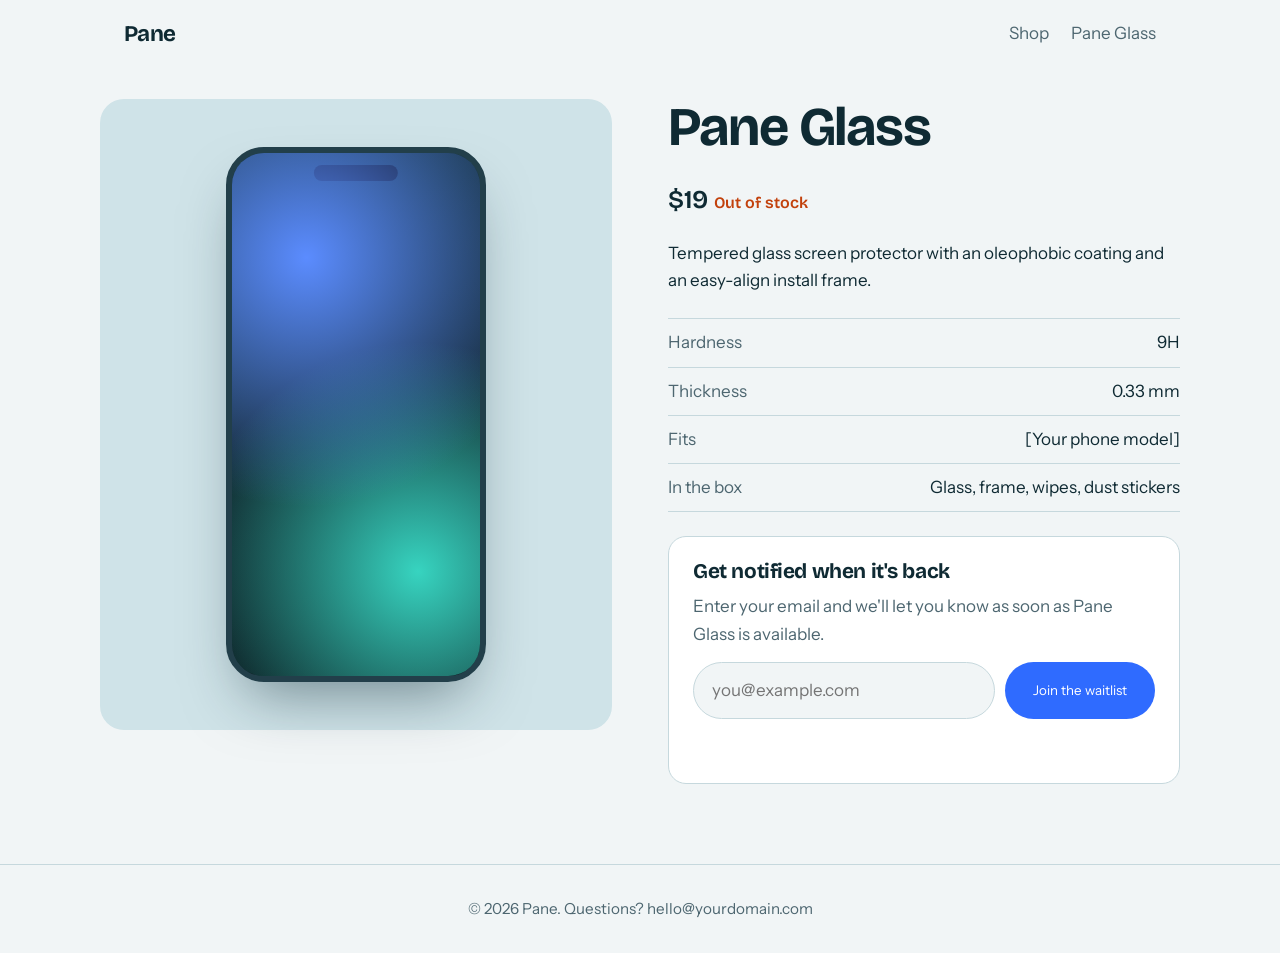
==== product.html @ 237518c2 "Add files via upload" ====
<!doctype html><html lang="en"><head><meta charset="utf-8"><meta name="viewport" content="width=device-width,initial-scale=1"><link rel="preconnect" href="https://fonts.googleapis.com"><link rel="preconnect" href="https://fonts.gstatic.com" crossorigin><link href="https://fonts.googleapis.com/css2?family=Bricolage+Grotesque:opsz,wght@12..96,500;12..96,700&family=Instrument+Sans:wght@400;600&display=swap" rel="stylesheet"><link rel="stylesheet" href="style.css"><title>Pane Glass | Pane</title></head><body><header class="nav"><a class="logo" href="index.html">Pane</a><nav><a href="shop.html">Shop</a><a href="product.html">Pane Glass</a></nav></header>
<main class="wrap pdp"><div class="stage"><div class="phone"><div class="wall"></div><div class="pane"></div></div></div>
<div><h1 style="font-size:clamp(2.2rem,5vw,3.4rem)">Pane Glass</h1><p class="price">$19 <span class="stock" style="font-size:1rem;font-family:inherit">Out of stock</span></p>
<p>Tempered glass screen protector with an oleophobic coating and an easy-align install frame.</p>
<ul class="specs"><li><span>Hardness</span>9H</li><li><span>Thickness</span>0.33 mm</li><li><span>Fits</span>[Your phone model]</li><li><span>In the box</span>Glass, frame, wipes, dust stickers</li></ul>
<div class="waitlist"><h3>Get notified when it's back</h3><p>Enter your email and we'll let you know as soon as Pane Glass is available.</p><form class="wl" data-product="Pane Glass" novalidate><div class="row"><input type="email" name="email" placeholder="you@example.com" aria-label="Email address" required><button class="btn" type="submit">Join the waitlist</button></div><p class="msg" role="status"></p></form></div></div></main><footer>&copy; 2026 Pane. Questions? hello@yourdomain.com</footer><script src="app.js"></script></body></html>
---- style.css ----
:root{--bg:#f1f5f6;--ink:#0f2a33;--mute:#4d6670;--glass:#cfe3e8;--line:#c6d8dd;--accent:#2f6bff;--accent-ink:#fff;--card:#fff}
@media (prefers-color-scheme:dark){:root{--bg:#0c1a20;--ink:#e8f2f4;--mute:#93aeb6;--glass:#1b3640;--line:#25414b;--accent:#6f9bff;--accent-ink:#0c1a20;--card:#12262e}}
*{box-sizing:border-box}html{scroll-behavior:smooth}
body{margin:0;background:var(--bg);color:var(--ink);font:17px/1.6 "Instrument Sans",system-ui,sans-serif}
h1,h2,h3{font-family:"Bricolage Grotesque","Instrument Sans",sans-serif;line-height:1.05;margin:0 0 .5em;letter-spacing:-.02em}
h1{font-size:clamp(2.6rem,7vw,5rem)}h2{font-size:clamp(1.8rem,4vw,2.6rem)}
a{color:inherit}.wrap{max-width:1080px;margin:0 auto;padding:0 24px}
:focus-visible{outline:3px solid var(--accent);outline-offset:3px}
header.nav{display:flex;justify-content:space-between;align-items:center;padding:20px 24px;max-width:1080px;margin:0 auto}
.logo{font:700 1.4rem "Bricolage Grotesque",sans-serif;text-decoration:none;letter-spacing:-.03em}
.nav nav a{margin-left:22px;text-decoration:none;color:var(--mute)}.nav nav a:hover{color:var(--ink)}
.btn{display:inline-block;background:var(--accent);color:var(--accent-ink);border:0;border-radius:999px;padding:14px 28px;font:600 1rem inherit;font-family:inherit;text-decoration:none;cursor:pointer}
.btn.ghost{background:transparent;color:var(--ink);border:1.5px solid var(--ink)}
.hero{display:grid;grid-template-columns:1.1fr .9fr;gap:40px;align-items:center;padding:48px 0 80px}
.hero p{font-size:1.2rem;color:var(--mute);max-width:34ch}
.hero .btn{margin:8px 12px 8px 0}
.phone{position:relative;width:min(100%,260px);aspect-ratio:9/18.5;margin:0 auto;border-radius:38px;background:linear-gradient(160deg,#16333d,#0a161b);border:6px solid #223f4a;overflow:hidden;box-shadow:0 30px 60px -20px rgba(15,42,51,.5)}
.phone::before{content:"";position:absolute;top:12px;left:50%;width:34%;height:16px;transform:translateX(-50%);background:#000;border-radius:99px}
.phone .wall{position:absolute;inset:0;background:radial-gradient(circle at 30% 20%,#5b8cff,transparent 55%),radial-gradient(circle at 75% 80%,#37d4c0,transparent 50%)}
.phone .pane{position:absolute;inset:0;background:linear-gradient(115deg,transparent 35%,rgba(255,255,255,.55) 48%,transparent 60%);transform:translateX(-120%);animation:sheen 1.8s .4s ease-out forwards}
.phone.sm{width:100%;border-width:4px;border-radius:26px}.phone.sm::before{height:10px;top:8px}
@keyframes sheen{to{transform:translateX(120%)}}
@media (prefers-reduced-motion:reduce){.phone .pane{animation:none;transform:translateX(10%)}}
.facts{display:grid;grid-template-columns:repeat(3,1fr);gap:32px;padding:56px 0;border-top:1px solid var(--line)}
.facts h3{font-size:1.3rem}.facts p{color:var(--mute);margin:0}
.band{background:var(--glass);padding:72px 0}
.band .wrap{display:grid;grid-template-columns:1fr 1fr;gap:40px;align-items:center}
.grid{display:grid;grid-template-columns:repeat(auto-fill,minmax(240px,300px));gap:28px;padding:24px 0 80px}
.card{display:block;text-decoration:none;background:var(--card);border:1px solid var(--line);border-radius:18px;padding:20px}
.card .thumb{background:var(--glass);border-radius:12px;padding:24px 40px;margin-bottom:16px}
.card h3{font-size:1.2rem;margin:0}.card .meta{display:flex;justify-content:space-between;color:var(--mute);margin-top:6px}
.tag{font-size:.85rem;background:var(--glass);border-radius:99px;padding:2px 12px;color:var(--ink)}
.pdp{display:grid;grid-template-columns:1fr 1fr;gap:56px;padding:32px 0 80px;align-items:start}
.pdp .stage{background:var(--glass);border-radius:24px;padding:48px}
.price{font:600 1.6rem "Bricolage Grotesque",sans-serif}.stock{color:#c2410c;font-weight:600}
@media (prefers-color-scheme:dark){.stock{color:#fdba74}}
.specs{padding:0;list-style:none;border-top:1px solid var(--line);margin:24px 0}
.specs li{padding:10px 0;border-bottom:1px solid var(--line);display:flex;justify-content:space-between;gap:16px}
.specs span{color:var(--mute)}
.waitlist{background:var(--card);border:1px solid var(--line);border-radius:18px;padding:24px}
.waitlist h3{font-size:1.3rem}.waitlist p{color:var(--mute);margin:0 0 14px}
.row{display:flex;gap:10px;flex-wrap:wrap}
.row input{flex:1 1 220px;padding:14px 18px;border-radius:999px;border:1.5px solid var(--line);background:var(--bg);color:var(--ink);font:inherit}
.msg{margin:12px 0 0;min-height:1.5em;font-weight:600}.msg.err{color:#c2410c}
footer{border-top:1px solid var(--line);padding:32px 24px;text-align:center;color:var(--mute);font-size:.95rem}
@media(max-width:760px){.hero,.band .wrap,.pdp,.facts{grid-template-columns:1fr}.hero{padding-top:16px}.pdp .stage{padding:32px 64px}}
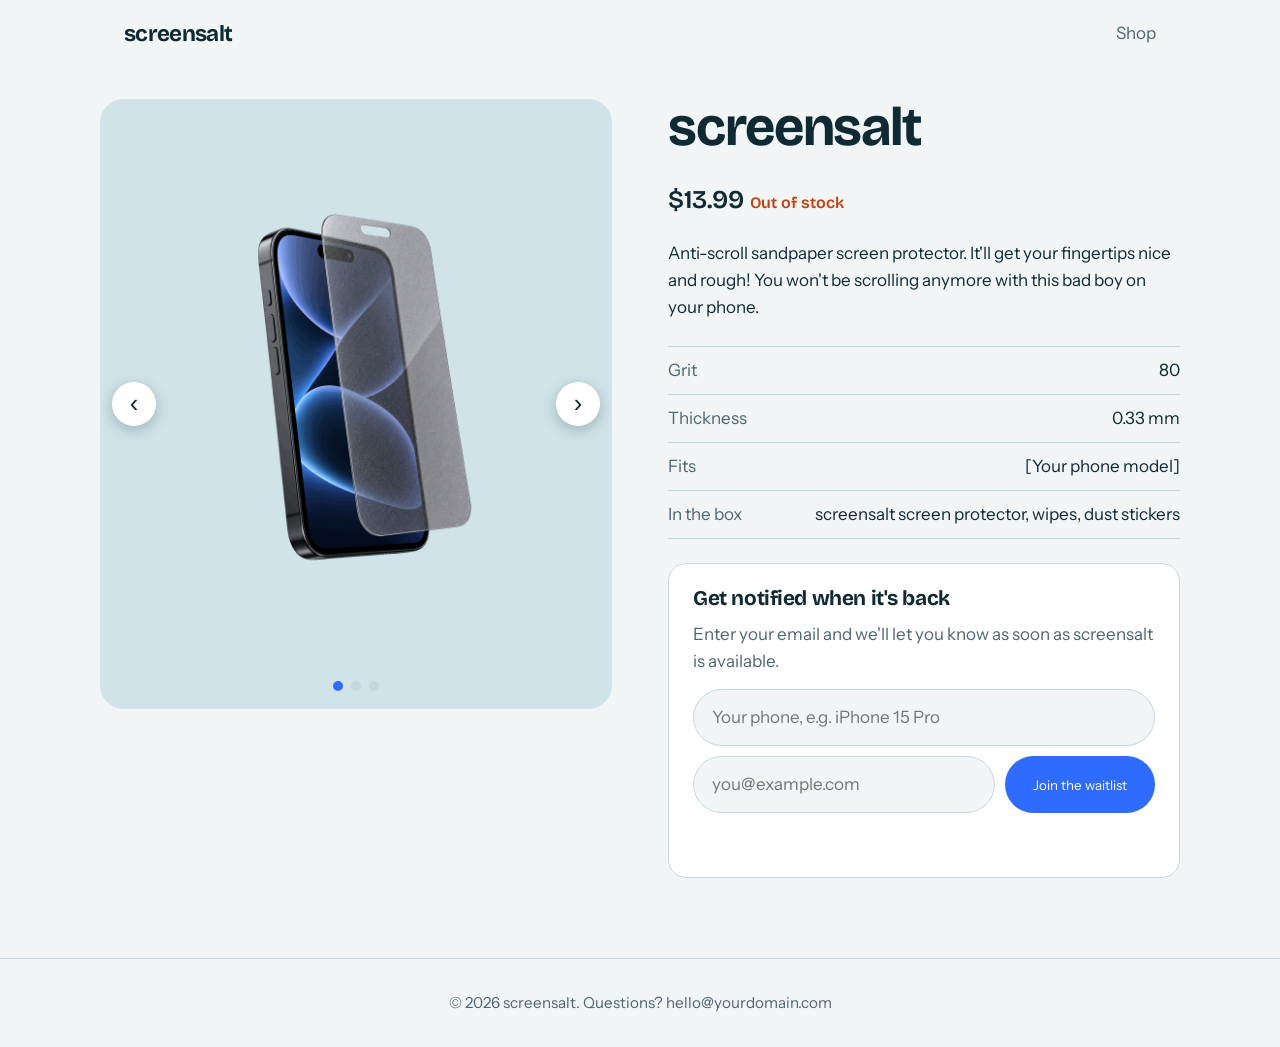
==== commit dfec4580: "added images" ====
--- a/product.html
+++ b/product.html
@@ -1,6 +1,96 @@
-<!doctype html><html lang="en"><head><meta charset="utf-8"><meta name="viewport" content="width=device-width,initial-scale=1"><link rel="preconnect" href="https://fonts.googleapis.com"><link rel="preconnect" href="https://fonts.gstatic.com" crossorigin><link href="https://fonts.googleapis.com/css2?family=Bricolage+Grotesque:opsz,wght@12..96,500;12..96,700&family=Instrument+Sans:wght@400;600&display=swap" rel="stylesheet"><link rel="stylesheet" href="style.css"><title>Pane Glass | Pane</title></head><body><header class="nav"><a class="logo" href="index.html">Pane</a><nav><a href="shop.html">Shop</a><a href="product.html">Pane Glass</a></nav></header>
-<main class="wrap pdp"><div class="stage"><div class="phone"><div class="wall"></div><div class="pane"></div></div></div>
-<div><h1 style="font-size:clamp(2.2rem,5vw,3.4rem)">Pane Glass</h1><p class="price">$19 <span class="stock" style="font-size:1rem;font-family:inherit">Out of stock</span></p>
-<p>Tempered glass screen protector with an oleophobic coating and an easy-align install frame.</p>
-<ul class="specs"><li><span>Hardness</span>9H</li><li><span>Thickness</span>0.33 mm</li><li><span>Fits</span>[Your phone model]</li><li><span>In the box</span>Glass, frame, wipes, dust stickers</li></ul>
-<div class="waitlist"><h3>Get notified when it's back</h3><p>Enter your email and we'll let you know as soon as Pane Glass is available.</p><form class="wl" data-product="Pane Glass" novalidate><div class="row"><input type="email" name="email" placeholder="you@example.com" aria-label="Email address" required><button class="btn" type="submit">Join the waitlist</button></div><p class="msg" role="status"></p></form></div></div></main><footer>&copy; 2026 Pane. Questions? hello@yourdomain.com</footer><script src="app.js"></script></body></html>
+<!doctype html>
+<html lang="en">
+  <head>
+    <meta charset="utf-8" />
+    <meta name="viewport" content="width=device-width,initial-scale=1" />
+    <link rel="preconnect" href="https://fonts.googleapis.com" />
+    <link rel="preconnect" href="https://fonts.gstatic.com" crossorigin />
+    <link
+      href="https://fonts.googleapis.com/css2?family=Bricolage+Grotesque:opsz,wght@12..96,500;12..96,700&family=Instrument+Sans:wght@400;600&display=swap"
+      rel="stylesheet"
+    />
+    <link rel="stylesheet" href="style.css" />
+    <title>screensalt | screensalt</title>
+  </head>
+  <body>
+    <header class="nav">
+      <a class="logo" href="index.html">screensalt</a>
+      <nav>
+        <a href="shop.html">Shop</a>
+      </nav>
+    </header>
+    <main class="wrap pdp">
+      <div class="stage carousel">
+        <div class="slides" tabindex="0" aria-label="Product images">
+          <div class="slide">
+            <div class="slide">
+              <img
+                src="images/screensalt_floating_iphone.png"
+                alt="screensalt screen protector on a phone"
+              />
+            </div>
+          </div>
+          <div class="slide">
+            <img
+              src="images/screensalt_basic.png"
+              alt="screensalt screen protector"
+            />
+          </div>
+          <div class="slide">
+            <img
+              src="images/screensalt_on_iphone.jpg"
+              alt="screensalt screen protector on iPhone"
+            />
+          </div>
+        </div>
+        <button class="car-btn prev" aria-label="Previous image">‹</button>
+        <button class="car-btn next" aria-label="Next image">›</button>
+        <div class="dots"></div>
+      </div>
+      <div>
+        <h1 style="font-size: clamp(2.2rem, 5vw, 3.4rem)">screensalt</h1>
+        <p class="price">
+          $13.99
+          <span class="stock" style="font-size: 1rem; font-family: inherit"
+            >Out of stock</span
+          >
+        </p>
+        <p>
+          Anti-scroll sandpaper screen protector. It'll get your fingertips nice
+          and rough! You won't be scrolling anymore with this bad boy on your
+          phone.
+        </p>
+        <ul class="specs">
+          <li><span>Grit</span>80</li>
+          <li><span>Thickness</span>0.33 mm</li>
+          <li><span>Fits</span>[Your phone model]</li>
+          <li>
+            <span>In the box</span>screensalt screen protector, wipes, dust
+            stickers
+          </li>
+        </ul>
+        <div class="waitlist">
+          <h3>Get notified when it's back</h3>
+          <p>
+            Enter your email and we'll let you know as soon as screensalt is
+            available.
+          </p>
+          <form class="wl" data-product="screensalt" novalidate>
+            <div class="row">
+              <input
+                type="email"
+                name="email"
+                placeholder="you@example.com"
+                aria-label="Email address"
+                required
+              /><button class="btn" type="submit">Join the waitlist</button>
+            </div>
+            <p class="msg" role="status"></p>
+          </form>
+        </div>
+      </div>
+    </main>
+    <footer>&copy; 2026 screensalt. Questions? hello@yourdomain.com</footer>
+    <script src="app.js"></script>
+  </body>
+</html>
--- a/style.css
+++ b/style.css
@@ -1,46 +1,427 @@
-:root{--bg:#f1f5f6;--ink:#0f2a33;--mute:#4d6670;--glass:#cfe3e8;--line:#c6d8dd;--accent:#2f6bff;--accent-ink:#fff;--card:#fff}
-@media (prefers-color-scheme:dark){:root{--bg:#0c1a20;--ink:#e8f2f4;--mute:#93aeb6;--glass:#1b3640;--line:#25414b;--accent:#6f9bff;--accent-ink:#0c1a20;--card:#12262e}}
-*{box-sizing:border-box}html{scroll-behavior:smooth}
-body{margin:0;background:var(--bg);color:var(--ink);font:17px/1.6 "Instrument Sans",system-ui,sans-serif}
-h1,h2,h3{font-family:"Bricolage Grotesque","Instrument Sans",sans-serif;line-height:1.05;margin:0 0 .5em;letter-spacing:-.02em}
-h1{font-size:clamp(2.6rem,7vw,5rem)}h2{font-size:clamp(1.8rem,4vw,2.6rem)}
-a{color:inherit}.wrap{max-width:1080px;margin:0 auto;padding:0 24px}
-:focus-visible{outline:3px solid var(--accent);outline-offset:3px}
-header.nav{display:flex;justify-content:space-between;align-items:center;padding:20px 24px;max-width:1080px;margin:0 auto}
-.logo{font:700 1.4rem "Bricolage Grotesque",sans-serif;text-decoration:none;letter-spacing:-.03em}
-.nav nav a{margin-left:22px;text-decoration:none;color:var(--mute)}.nav nav a:hover{color:var(--ink)}
-.btn{display:inline-block;background:var(--accent);color:var(--accent-ink);border:0;border-radius:999px;padding:14px 28px;font:600 1rem inherit;font-family:inherit;text-decoration:none;cursor:pointer}
-.btn.ghost{background:transparent;color:var(--ink);border:1.5px solid var(--ink)}
-.hero{display:grid;grid-template-columns:1.1fr .9fr;gap:40px;align-items:center;padding:48px 0 80px}
-.hero p{font-size:1.2rem;color:var(--mute);max-width:34ch}
-.hero .btn{margin:8px 12px 8px 0}
-.phone{position:relative;width:min(100%,260px);aspect-ratio:9/18.5;margin:0 auto;border-radius:38px;background:linear-gradient(160deg,#16333d,#0a161b);border:6px solid #223f4a;overflow:hidden;box-shadow:0 30px 60px -20px rgba(15,42,51,.5)}
-.phone::before{content:"";position:absolute;top:12px;left:50%;width:34%;height:16px;transform:translateX(-50%);background:#000;border-radius:99px}
-.phone .wall{position:absolute;inset:0;background:radial-gradient(circle at 30% 20%,#5b8cff,transparent 55%),radial-gradient(circle at 75% 80%,#37d4c0,transparent 50%)}
-.phone .pane{position:absolute;inset:0;background:linear-gradient(115deg,transparent 35%,rgba(255,255,255,.55) 48%,transparent 60%);transform:translateX(-120%);animation:sheen 1.8s .4s ease-out forwards}
-.phone.sm{width:100%;border-width:4px;border-radius:26px}.phone.sm::before{height:10px;top:8px}
-@keyframes sheen{to{transform:translateX(120%)}}
-@media (prefers-reduced-motion:reduce){.phone .pane{animation:none;transform:translateX(10%)}}
-.facts{display:grid;grid-template-columns:repeat(3,1fr);gap:32px;padding:56px 0;border-top:1px solid var(--line)}
-.facts h3{font-size:1.3rem}.facts p{color:var(--mute);margin:0}
-.band{background:var(--glass);padding:72px 0}
-.band .wrap{display:grid;grid-template-columns:1fr 1fr;gap:40px;align-items:center}
-.grid{display:grid;grid-template-columns:repeat(auto-fill,minmax(240px,300px));gap:28px;padding:24px 0 80px}
-.card{display:block;text-decoration:none;background:var(--card);border:1px solid var(--line);border-radius:18px;padding:20px}
-.card .thumb{background:var(--glass);border-radius:12px;padding:24px 40px;margin-bottom:16px}
-.card h3{font-size:1.2rem;margin:0}.card .meta{display:flex;justify-content:space-between;color:var(--mute);margin-top:6px}
-.tag{font-size:.85rem;background:var(--glass);border-radius:99px;padding:2px 12px;color:var(--ink)}
-.pdp{display:grid;grid-template-columns:1fr 1fr;gap:56px;padding:32px 0 80px;align-items:start}
-.pdp .stage{background:var(--glass);border-radius:24px;padding:48px}
-.price{font:600 1.6rem "Bricolage Grotesque",sans-serif}.stock{color:#c2410c;font-weight:600}
-@media (prefers-color-scheme:dark){.stock{color:#fdba74}}
-.specs{padding:0;list-style:none;border-top:1px solid var(--line);margin:24px 0}
-.specs li{padding:10px 0;border-bottom:1px solid var(--line);display:flex;justify-content:space-between;gap:16px}
-.specs span{color:var(--mute)}
-.waitlist{background:var(--card);border:1px solid var(--line);border-radius:18px;padding:24px}
-.waitlist h3{font-size:1.3rem}.waitlist p{color:var(--mute);margin:0 0 14px}
-.row{display:flex;gap:10px;flex-wrap:wrap}
-.row input{flex:1 1 220px;padding:14px 18px;border-radius:999px;border:1.5px solid var(--line);background:var(--bg);color:var(--ink);font:inherit}
-.msg{margin:12px 0 0;min-height:1.5em;font-weight:600}.msg.err{color:#c2410c}
-footer{border-top:1px solid var(--line);padding:32px 24px;text-align:center;color:var(--mute);font-size:.95rem}
-@media(max-width:760px){.hero,.band .wrap,.pdp,.facts{grid-template-columns:1fr}.hero{padding-top:16px}.pdp .stage{padding:32px 64px}}
+:root {
+  --bg: #f1f5f6;
+  --ink: #0f2a33;
+  --mute: #4d6670;
+  --glass: #cfe3e8;
+  --line: #c6d8dd;
+  --accent: #2f6bff;
+  --accent-ink: #fff;
+  --card: #fff;
+}
+@media (prefers-color-scheme: dark) {
+  :root {
+    --bg: #0c1a20;
+    --ink: #e8f2f4;
+    --mute: #93aeb6;
+    --glass: #1b3640;
+    --line: #25414b;
+    --accent: #6f9bff;
+    --accent-ink: #0c1a20;
+    --card: #12262e;
+  }
+}
+* {
+  box-sizing: border-box;
+}
+html {
+  scroll-behavior: smooth;
+}
+body {
+  margin: 0;
+  background: var(--bg);
+  color: var(--ink);
+  font:
+    17px/1.6 "Instrument Sans",
+    system-ui,
+    sans-serif;
+}
+h1,
+h2,
+h3 {
+  font-family: "Bricolage Grotesque", "Instrument Sans", sans-serif;
+  line-height: 1.05;
+  margin: 0 0 0.5em;
+  letter-spacing: -0.02em;
+}
+h1 {
+  font-size: clamp(2.6rem, 7vw, 5rem);
+}
+h2 {
+  font-size: clamp(1.8rem, 4vw, 2.6rem);
+}
+a {
+  color: inherit;
+}
+.wrap {
+  max-width: 1080px;
+  margin: 0 auto;
+  padding: 0 24px;
+}
+:focus-visible {
+  outline: 3px solid var(--accent);
+  outline-offset: 3px;
+}
+header.nav {
+  display: flex;
+  justify-content: space-between;
+  align-items: center;
+  padding: 20px 24px;
+  max-width: 1080px;
+  margin: 0 auto;
+}
+.logo {
+  font:
+    700 1.4rem "Bricolage Grotesque",
+    sans-serif;
+  text-decoration: none;
+  letter-spacing: -0.03em;
+}
+.nav nav a {
+  margin-left: 22px;
+  text-decoration: none;
+  color: var(--mute);
+}
+.nav nav a:hover {
+  color: var(--ink);
+}
+.btn {
+  display: inline-block;
+  background: var(--accent);
+  color: var(--accent-ink);
+  border: 0;
+  border-radius: 999px;
+  padding: 14px 28px;
+  font: 600 1rem inherit;
+  font-family: inherit;
+  text-decoration: none;
+  cursor: pointer;
+}
+.btn.ghost {
+  background: transparent;
+  color: var(--ink);
+  border: 1.5px solid var(--ink);
+}
+.hero {
+  display: grid;
+  grid-template-columns: 1.1fr 0.9fr;
+  gap: 40px;
+  align-items: center;
+  padding: 48px 0 80px;
+}
+.hero p {
+  font-size: 1.2rem;
+  color: var(--mute);
+  max-width: 34ch;
+}
+.hero .btn {
+  margin: 8px 12px 8px 0;
+}
+
+.phone.sm {
+  width: 100%;
+  border-width: 4px;
+  border-radius: 26px;
+}
+.phone.sm::before {
+  height: 10px;
+  top: 8px;
+}
+
+.facts {
+  display: grid;
+  grid-template-columns: repeat(3, 1fr);
+  gap: 32px;
+  padding: 56px 0;
+  border-top: 1px solid var(--line);
+}
+.facts h3 {
+  font-size: 1.3rem;
+}
+.facts p {
+  color: var(--mute);
+  margin: 0;
+}
+.band {
+  background: var(--glass);
+  padding: 72px 0;
+}
+.band .wrap {
+  display: grid;
+  grid-template-columns: 1fr 1fr;
+  gap: 40px;
+  align-items: center;
+}
+.grid {
+  display: grid;
+  grid-template-columns: repeat(auto-fill, minmax(240px, 300px));
+  gap: 28px;
+  padding: 24px 0 80px;
+}
+.card {
+  display: block;
+  text-decoration: none;
+  background: var(--card);
+  border: 1px solid var(--line);
+  border-radius: 18px;
+  padding: 20px;
+}
+.card .thumb {
+  background: var(--glass);
+  border-radius: 12px;
+  padding: 24px 40px;
+  margin-bottom: 16px;
+}
+.card h3 {
+  font-size: 1.2rem;
+  margin: 0;
+}
+.card .meta {
+  display: flex;
+  justify-content: space-between;
+  color: var(--mute);
+  margin-top: 6px;
+}
+.tag {
+  font-size: 0.85rem;
+  background: var(--glass);
+  border-radius: 99px;
+  padding: 2px 12px;
+  color: var(--ink);
+}
+.pdp {
+  display: grid;
+  grid-template-columns: 1fr 1fr;
+  gap: 56px;
+  padding: 32px 0 80px;
+  align-items: start;
+}
+.pdp .stage {
+  background: var(--glass);
+  border-radius: 24px;
+  padding: 48px;
+}
+.price {
+  font:
+    600 1.6rem "Bricolage Grotesque",
+    sans-serif;
+}
+.stock {
+  color: #c2410c;
+  font-weight: 600;
+}
+@media (prefers-color-scheme: dark) {
+  .stock {
+    color: #fdba74;
+  }
+}
+.specs {
+  padding: 0;
+  list-style: none;
+  border-top: 1px solid var(--line);
+  margin: 24px 0;
+}
+.specs li {
+  padding: 10px 0;
+  border-bottom: 1px solid var(--line);
+  display: flex;
+  justify-content: space-between;
+  gap: 16px;
+}
+.specs span {
+  color: var(--mute);
+}
+.waitlist {
+  background: var(--card);
+  border: 1px solid var(--line);
+  border-radius: 18px;
+  padding: 24px;
+}
+.waitlist h3 {
+  font-size: 1.3rem;
+}
+.waitlist p {
+  color: var(--mute);
+  margin: 0 0 14px;
+}
+.row {
+  display: flex;
+  gap: 10px;
+  flex-wrap: wrap;
+}
+.row input {
+  flex: 1 1 220px;
+  padding: 14px 18px;
+  border-radius: 999px;
+  border: 1.5px solid var(--line);
+  background: var(--bg);
+  color: var(--ink);
+  font: inherit;
+}
+.msg {
+  margin: 12px 0 0;
+  min-height: 1.5em;
+  font-weight: 600;
+}
+.msg.err {
+  color: #c2410c;
+}
+footer {
+  border-top: 1px solid var(--line);
+  padding: 32px 24px;
+  text-align: center;
+  color: var(--mute);
+  font-size: 0.95rem;
+}
+@media (max-width: 760px) {
+  .hero,
+  .band .wrap,
+  .pdp,
+  .facts {
+    grid-template-columns: 1fr;
+  }
+  .hero {
+    padding-top: 16px;
+  }
+  .pdp .stage {
+    padding: 32px 64px;
+  }
+}
+.field {
+  margin-bottom: 10px;
+}
+.combo {
+  position: relative;
+}
+.combo input {
+  width: 100%;
+  padding: 14px 18px;
+  border-radius: 999px;
+  border: 1.5px solid var(--line);
+  background: var(--bg);
+  color: var(--ink);
+  font: inherit;
+}
+.combo ul {
+  position: absolute;
+  z-index: 20;
+  left: 0;
+  right: 0;
+  top: calc(100% + 6px);
+  margin: 0;
+  padding: 6px;
+  list-style: none;
+  background: var(--card);
+  border: 1px solid var(--line);
+  border-radius: 16px;
+  max-height: 260px;
+  overflow: auto;
+  box-shadow: 0 16px 32px -12px rgba(15, 42, 51, 0.35);
+}
+.combo li {
+  padding: 10px 14px;
+  border-radius: 10px;
+  cursor: pointer;
+}
+.combo li[aria-selected="true"],
+.combo li:hover {
+  background: var(--accent);
+  color: var(--accent-ink);
+}
+.combo li small {
+  opacity: 0.7;
+  margin-left: 6px;
+}
+.combo ul[hidden] {
+  display: none;
+}
+.pdp .stage.carousel {
+  padding: 0;
+  position: relative;
+  overflow: hidden;
+}
+.slides {
+  display: flex;
+  overflow-x: auto;
+  scroll-snap-type: x mandatory;
+  scrollbar-width: none;
+}
+.slides::-webkit-scrollbar {
+  display: none;
+}
+.slide {
+  flex: 0 0 100%;
+  scroll-snap-align: center;
+  display: grid;
+  place-items: center;
+  padding: 48px;
+}
+.slide img {
+  width: 100%;
+  aspect-ratio: 6/7;
+  object-fit: contain;
+  border-radius: 12px;
+  display: block;
+}
+.car-btn {
+  position: absolute;
+  top: 50%;
+  transform: translateY(-50%);
+  width: 44px;
+  height: 44px;
+  border-radius: 50%;
+  border: 0;
+  background: var(--card);
+  color: var(--ink);
+  font-size: 1.6rem;
+  line-height: 1;
+  cursor: pointer;
+  box-shadow: 0 4px 14px rgba(15, 42, 51, 0.25);
+}
+.car-btn.prev {
+  left: 12px;
+}
+.car-btn.next {
+  right: 12px;
+}
+.dots {
+  display: flex;
+  justify-content: center;
+  gap: 8px;
+  padding: 0 0 18px;
+}
+.dots button {
+  width: 10px;
+  height: 10px;
+  padding: 0;
+  border: 0;
+  border-radius: 50%;
+  background: var(--line);
+  cursor: pointer;
+}
+.dots button[aria-current="true"] {
+  background: var(--accent);
+}
+@media (max-width: 760px) {
+  .slide {
+    padding: 32px;
+  }
+}
+.hero-img {
+  width: 100%;
+  max-width: 480px;
+  aspect-ratio: 6/7;
+  object-fit: contain;
+  border-radius: 24px;
+  justify-self: center;
+  display: block;
+}
+.card .thumb {
+  padding: 0;
+  overflow: hidden;
+}
+.card .thumb img {
+  width: 100%;
+  aspect-ratio: 6/7;
+  object-fit: contain;
+  display: block;
+}
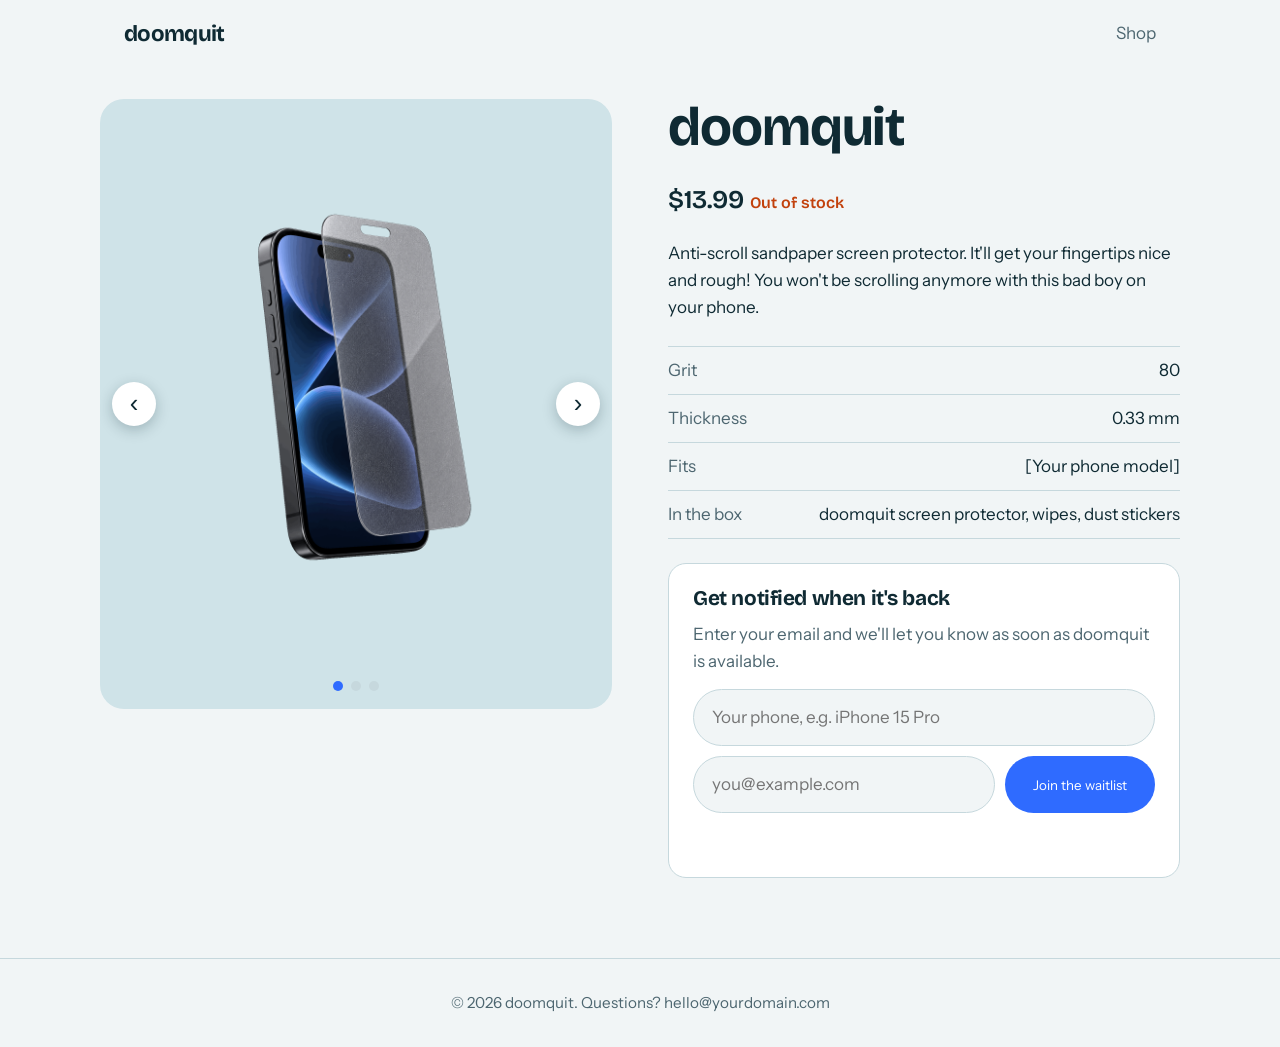
==== commit bd8321d4: "change name to doomquit" ====
--- a/product.html
+++ b/product.html
@@ -10,11 +10,11 @@
       rel="stylesheet"
     />
     <link rel="stylesheet" href="style.css" />
-    <title>screensalt | screensalt</title>
+    <title>doomquit | doomquit</title>
   </head>
   <body>
     <header class="nav">
-      <a class="logo" href="index.html">screensalt</a>
+      <a class="logo" href="index.html">doomquit</a>
       <nav>
         <a href="shop.html">Shop</a>
       </nav>
@@ -25,21 +25,21 @@
           <div class="slide">
             <div class="slide">
               <img
-                src="images/screensalt_floating_iphone.png"
-                alt="screensalt screen protector on a phone"
+                src="images/doomquit_floating_iphone.png"
+                alt="doomquit screen protector on a phone"
               />
             </div>
           </div>
           <div class="slide">
             <img
-              src="images/screensalt_basic.png"
-              alt="screensalt screen protector"
+              src="images/doomquit_basic.png"
+              alt="doomquit screen protector"
             />
           </div>
           <div class="slide">
             <img
-              src="images/screensalt_on_iphone.jpg"
-              alt="screensalt screen protector on iPhone"
+              src="images/doomquit_on_iphone.jpg"
+              alt="doomquit screen protector on iPhone"
             />
           </div>
         </div>
@@ -48,7 +48,7 @@
         <div class="dots"></div>
       </div>
       <div>
-        <h1 style="font-size: clamp(2.2rem, 5vw, 3.4rem)">screensalt</h1>
+        <h1 style="font-size: clamp(2.2rem, 5vw, 3.4rem)">doomquit</h1>
         <p class="price">
           $13.99
           <span class="stock" style="font-size: 1rem; font-family: inherit"
@@ -65,17 +65,17 @@
           <li><span>Thickness</span>0.33 mm</li>
           <li><span>Fits</span>[Your phone model]</li>
           <li>
-            <span>In the box</span>screensalt screen protector, wipes, dust
+            <span>In the box</span>doomquit screen protector, wipes, dust
             stickers
           </li>
         </ul>
         <div class="waitlist">
           <h3>Get notified when it's back</h3>
           <p>
-            Enter your email and we'll let you know as soon as screensalt is
+            Enter your email and we'll let you know as soon as doomquit is
             available.
           </p>
-          <form class="wl" data-product="screensalt" novalidate>
+          <form class="wl" data-product="doomquit" novalidate>
             <div class="row">
               <input
                 type="email"
@@ -90,7 +90,7 @@
         </div>
       </div>
     </main>
-    <footer>&copy; 2026 screensalt. Questions? hello@yourdomain.com</footer>
+    <footer>&copy; 2026 doomquit. Questions? hello@yourdomain.com</footer>
     <script src="app.js"></script>
   </body>
 </html>
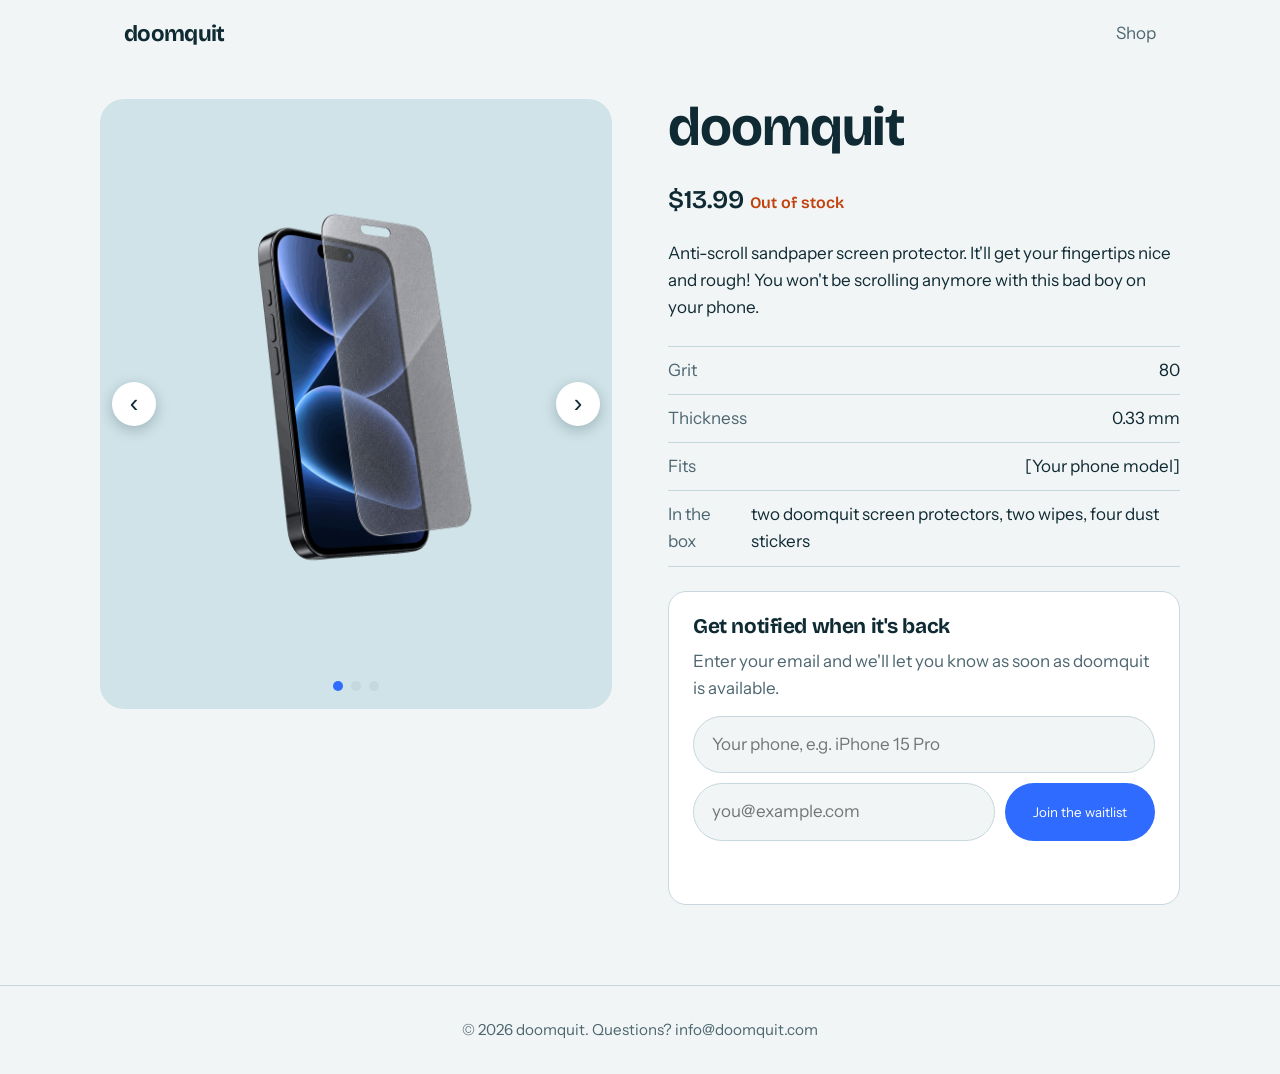
==== commit 1e8e79b4: "update wording on some pages and added contact email" ====
--- a/product.html
+++ b/product.html
@@ -65,8 +65,8 @@
           <li><span>Thickness</span>0.33 mm</li>
           <li><span>Fits</span>[Your phone model]</li>
           <li>
-            <span>In the box</span>doomquit screen protector, wipes, dust
-            stickers
+            <span>In the box</span>two doomquit screen protectors, two wipes,
+            four dust stickers
           </li>
         </ul>
         <div class="waitlist">
@@ -90,7 +90,7 @@
         </div>
       </div>
     </main>
-    <footer>&copy; 2026 doomquit. Questions? hello@yourdomain.com</footer>
+    <footer>&copy; 2026 doomquit. Questions? info@doomquit.com</footer>
     <script src="app.js"></script>
   </body>
 </html>
